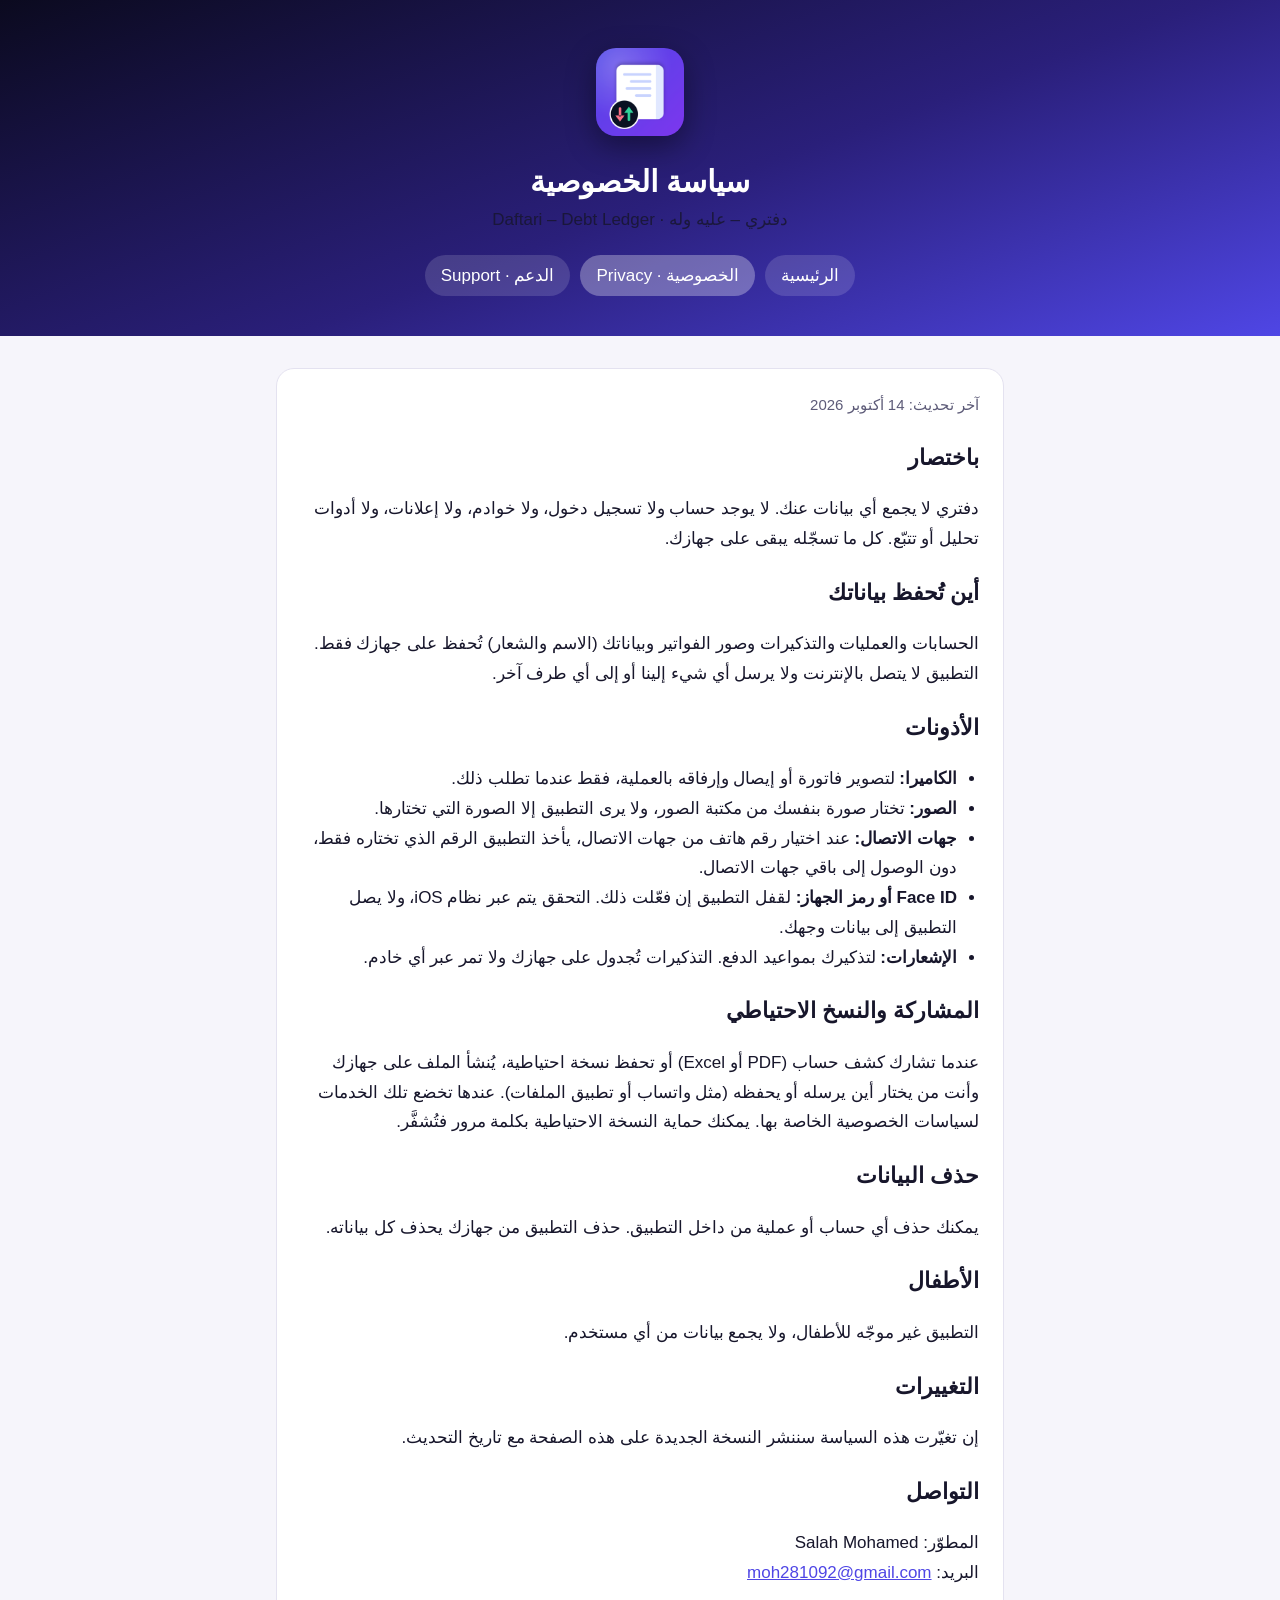
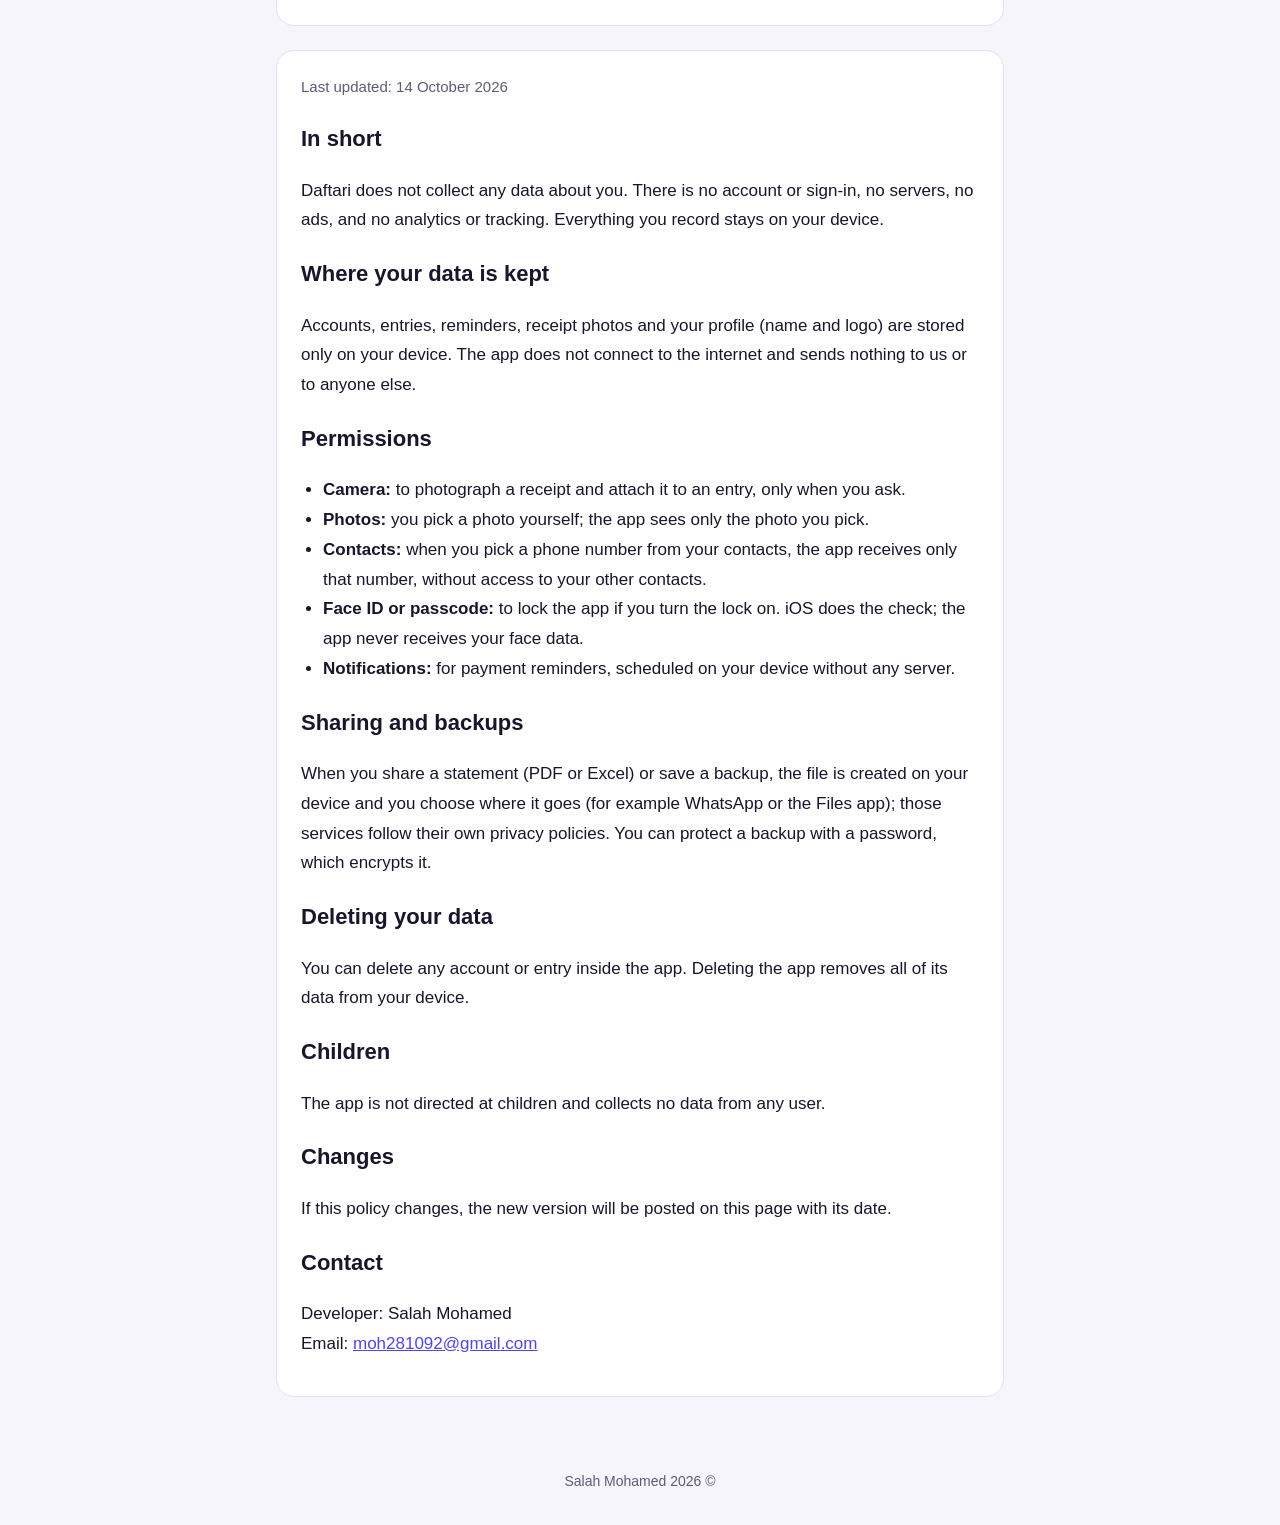
==== privacy.html @ 5b3d13df "Daftari: privacy policy and support pages Co-Authored-By: Claude Opus 5.5 <noreply@anthropic.com>" ====
<!doctype html>
<html lang="ar" dir="rtl">
<head>
<meta charset="utf-8">
<meta name="viewport" content="width=device-width, initial-scale=1">
<title>سياسة الخصوصية — دفتري</title>
<link rel="icon" href="icon.png">
<link rel="stylesheet" href="style.css">
</head>
<body>
<header>
  <img src="icon.png" alt="">
  <h1>سياسة الخصوصية</h1>
  <p>دفتري – عليه وله · Daftari – Debt Ledger</p>
  <nav>
    <a href="./">الرئيسية</a>
    <a href="privacy.html" aria-current="page">الخصوصية · Privacy</a>
    <a href="support.html">الدعم · Support</a>
  </nav>
</header>
<main>
  <section>
    <p class="muted">آخر تحديث: 14 أكتوبر 2026</p>
    <h2>باختصار</h2>
    <p>دفتري لا يجمع أي بيانات عنك. لا يوجد حساب ولا تسجيل دخول، ولا خوادم، ولا إعلانات، ولا أدوات تحليل أو تتبّع. كل ما تسجّله يبقى على جهازك.</p>

    <h2>أين تُحفظ بياناتك</h2>
    <p>الحسابات والعمليات والتذكيرات وصور الفواتير وبياناتك (الاسم والشعار) تُحفظ على جهازك فقط. التطبيق لا يتصل بالإنترنت ولا يرسل أي شيء إلينا أو إلى أي طرف آخر.</p>

    <h2>الأذونات</h2>
    <ul>
      <li><strong>الكاميرا:</strong> لتصوير فاتورة أو إيصال وإرفاقه بالعملية، فقط عندما تطلب ذلك.</li>
      <li><strong>الصور:</strong> تختار صورة بنفسك من مكتبة الصور، ولا يرى التطبيق إلا الصورة التي تختارها.</li>
      <li><strong>جهات الاتصال:</strong> عند اختيار رقم هاتف من جهات الاتصال، يأخذ التطبيق الرقم الذي تختاره فقط، دون الوصول إلى باقي جهات الاتصال.</li>
      <li><strong>Face ID أو رمز الجهاز:</strong> لقفل التطبيق إن فعّلت ذلك. التحقق يتم عبر نظام iOS، ولا يصل التطبيق إلى بيانات وجهك.</li>
      <li><strong>الإشعارات:</strong> لتذكيرك بمواعيد الدفع. التذكيرات تُجدول على جهازك ولا تمر عبر أي خادم.</li>
    </ul>

    <h2>المشاركة والنسخ الاحتياطي</h2>
    <p>عندما تشارك كشف حساب (PDF أو Excel) أو تحفظ نسخة احتياطية، يُنشأ الملف على جهازك وأنت من يختار أين يرسله أو يحفظه (مثل واتساب أو تطبيق الملفات). عندها تخضع تلك الخدمات لسياسات الخصوصية الخاصة بها. يمكنك حماية النسخة الاحتياطية بكلمة مرور فتُشفَّر.</p>

    <h2>حذف البيانات</h2>
    <p>يمكنك حذف أي حساب أو عملية من داخل التطبيق. حذف التطبيق من جهازك يحذف كل بياناته.</p>

    <h2>الأطفال</h2>
    <p>التطبيق غير موجّه للأطفال، ولا يجمع بيانات من أي مستخدم.</p>

    <h2>التغييرات</h2>
    <p>إن تغيّرت هذه السياسة سننشر النسخة الجديدة على هذه الصفحة مع تاريخ التحديث.</p>

    <h2>التواصل</h2>
    <p>المطوّر: Salah Mohamed<br>البريد: <a href="mailto:moh281092@gmail.com">moh281092@gmail.com</a></p>
  </section>

  <section dir="ltr" lang="en">
    <p class="muted">Last updated: 14 October 2026</p>
    <h2>In short</h2>
    <p>Daftari does not collect any data about you. There is no account or sign-in, no servers, no ads, and no analytics or tracking. Everything you record stays on your device.</p>

    <h2>Where your data is kept</h2>
    <p>Accounts, entries, reminders, receipt photos and your profile (name and logo) are stored only on your device. The app does not connect to the internet and sends nothing to us or to anyone else.</p>

    <h2>Permissions</h2>
    <ul>
      <li><strong>Camera:</strong> to photograph a receipt and attach it to an entry, only when you ask.</li>
      <li><strong>Photos:</strong> you pick a photo yourself; the app sees only the photo you pick.</li>
      <li><strong>Contacts:</strong> when you pick a phone number from your contacts, the app receives only that number, without access to your other contacts.</li>
      <li><strong>Face ID or passcode:</strong> to lock the app if you turn the lock on. iOS does the check; the app never receives your face data.</li>
      <li><strong>Notifications:</strong> for payment reminders, scheduled on your device without any server.</li>
    </ul>

    <h2>Sharing and backups</h2>
    <p>When you share a statement (PDF or Excel) or save a backup, the file is created on your device and you choose where it goes (for example WhatsApp or the Files app); those services follow their own privacy policies. You can protect a backup with a password, which encrypts it.</p>

    <h2>Deleting your data</h2>
    <p>You can delete any account or entry inside the app. Deleting the app removes all of its data from your device.</p>

    <h2>Children</h2>
    <p>The app is not directed at children and collects no data from any user.</p>

    <h2>Changes</h2>
    <p>If this policy changes, the new version will be posted on this page with its date.</p>

    <h2>Contact</h2>
    <p>Developer: Salah Mohamed<br>Email: <a href="mailto:moh281092@gmail.com">moh281092@gmail.com</a></p>
  </section>
</main>
<footer>© 2026 Salah Mohamed</footer>
</body>
</html>
---- style.css ----
:root {
  --bg: #f6f5fb;
  --card: #ffffff;
  --text: #17162b;
  --muted: #5d5b78;
  --line: #e4e2f0;
  --accent: #4f46e5;
  --hero-from: #0b0a1f;
  --hero-to: #4f46e5;
}
@media (prefers-color-scheme: dark) {
  :root {
    --bg: #0b0a14;
    --card: #15142a;
    --text: #ecebf7;
    --muted: #a3a1c2;
    --line: #2a2846;
    --accent: #a5a0ff;
  }
}
* { box-sizing: border-box; }
body {
  margin: 0;
  background: var(--bg);
  color: var(--text);
  font: 17px/1.75 -apple-system, BlinkMacSystemFont, "SF Arabic", "Segoe UI", Tahoma, sans-serif;
}
header {
  background: linear-gradient(160deg, var(--hero-from), #2a1f7a 55%, var(--hero-to));
  color: #fff;
  text-align: center;
  padding: 48px 16px 40px;
}
header img { width: 88px; height: 88px; border-radius: 20px; box-shadow: 0 10px 30px rgba(0, 0, 0, .4); }
header h1 { margin: 16px 0 4px; font-size: 30px; line-height: 1.3; }
header p { margin: 0; opacity: .8; }
nav { margin-top: 20px; display: flex; gap: 10px; justify-content: center; flex-wrap: wrap; }
nav a {
  color: #fff; text-decoration: none; padding: 6px 16px; border-radius: 999px;
  background: rgba(255, 255, 255, .14);
}
nav a[aria-current] { background: rgba(255, 255, 255, .3); }
main { max-width: 760px; margin: 0 auto; padding: 32px 16px 48px; }
section {
  background: var(--card);
  border: 1px solid var(--line);
  border-radius: 18px;
  padding: 8px 24px 20px;
  margin-bottom: 24px;
}
h2 { font-size: 22px; margin: 20px 0 8px; }
h3 { font-size: 18px; margin: 20px 0 4px; }
p, li { color: var(--text); }
.muted { color: var(--muted); font-size: 15px; }
a { color: var(--accent); }
ul { padding-inline-start: 22px; }
.contact {
  display: inline-block; margin: 4px 0 8px; padding: 10px 20px; border-radius: 12px;
  background: var(--accent); color: #fff; text-decoration: none; font-weight: 600;
}
@media (prefers-color-scheme: dark) { .contact { color: #0b0a14; } }
footer { text-align: center; color: var(--muted); font-size: 14px; padding: 0 16px 32px; }
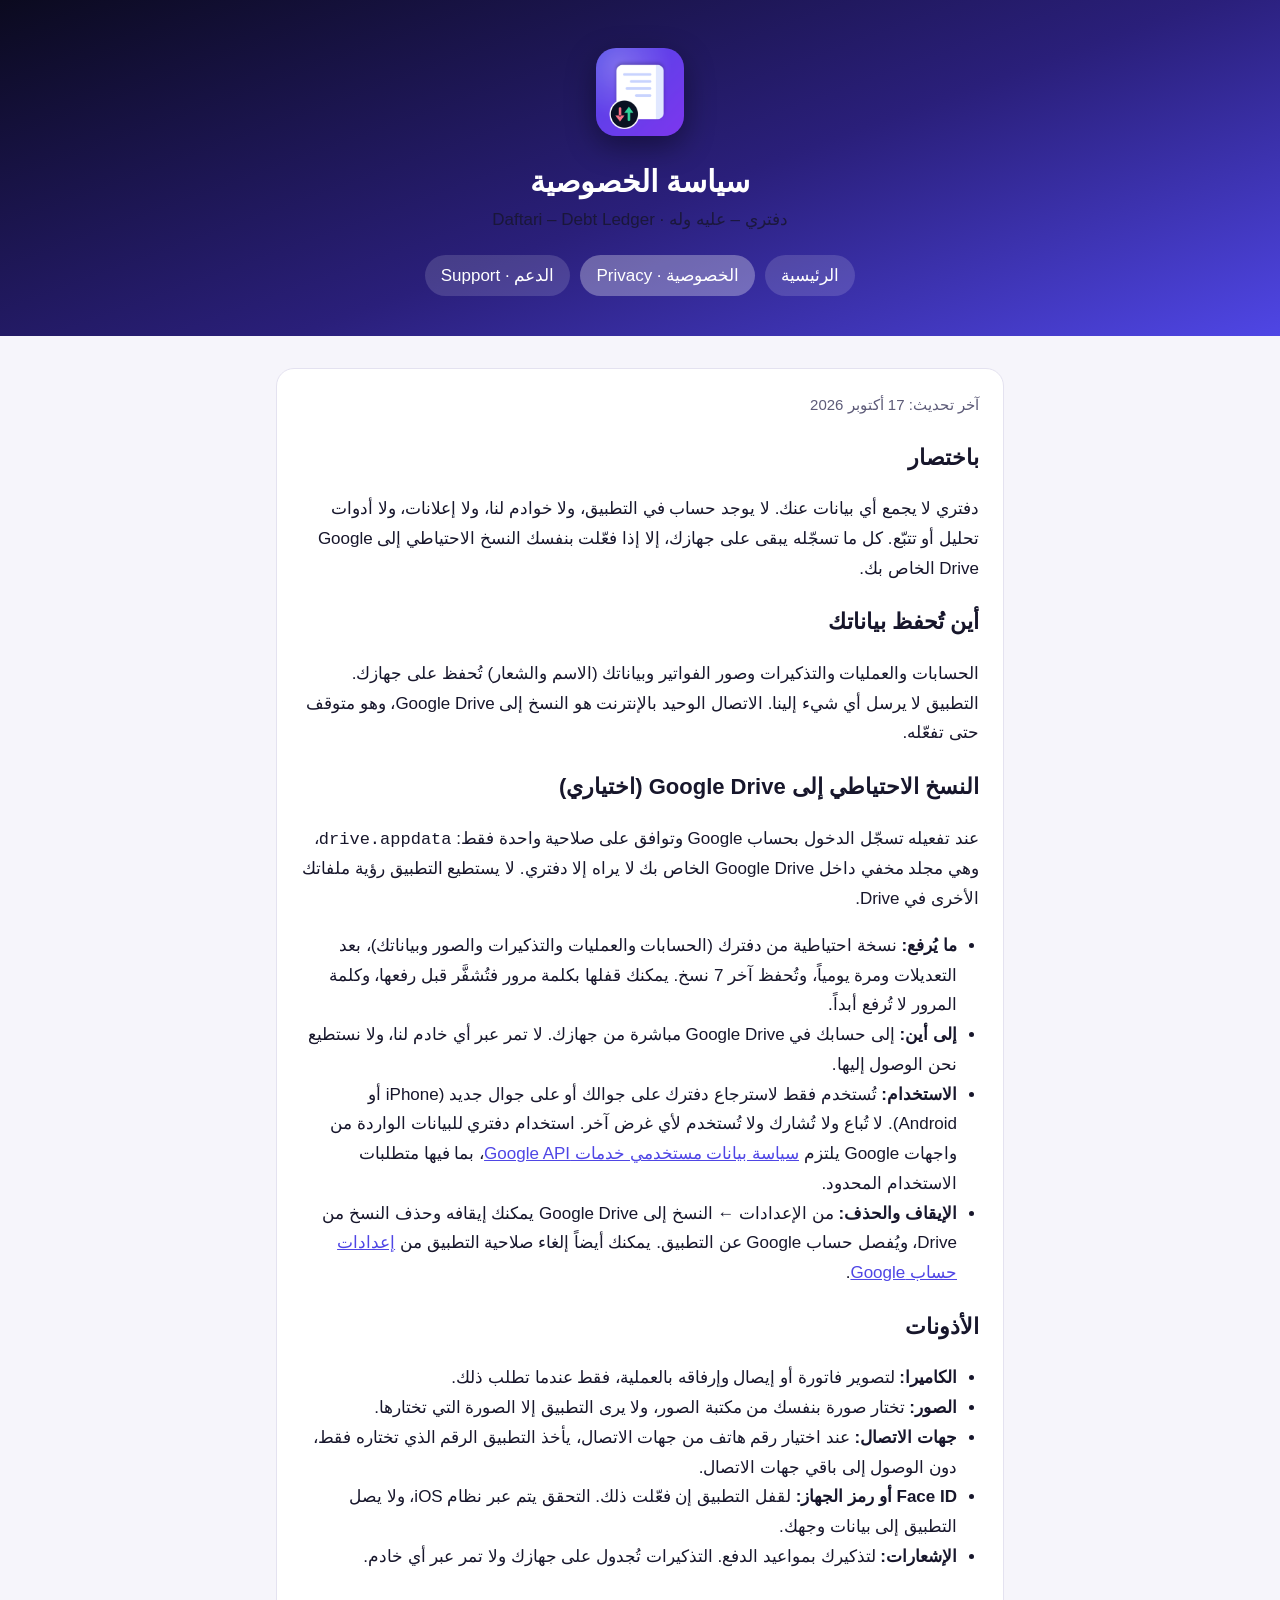
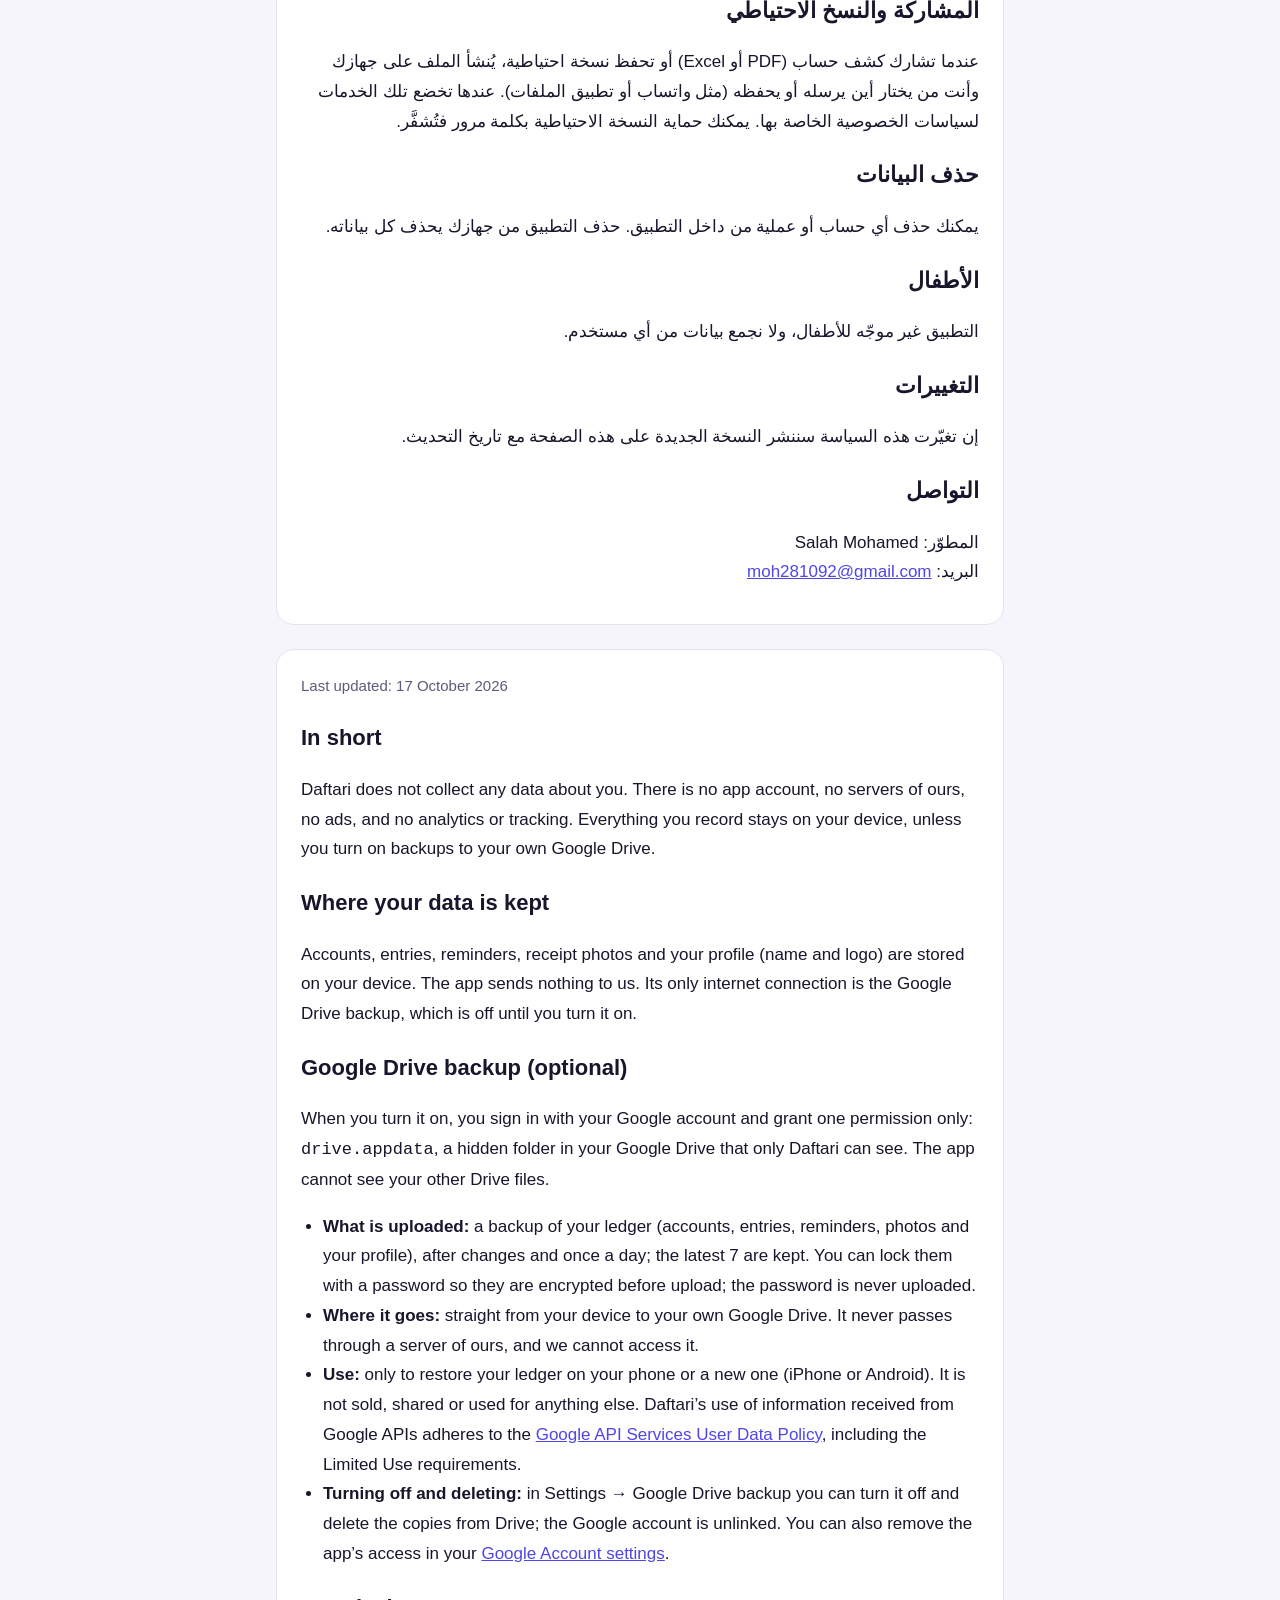
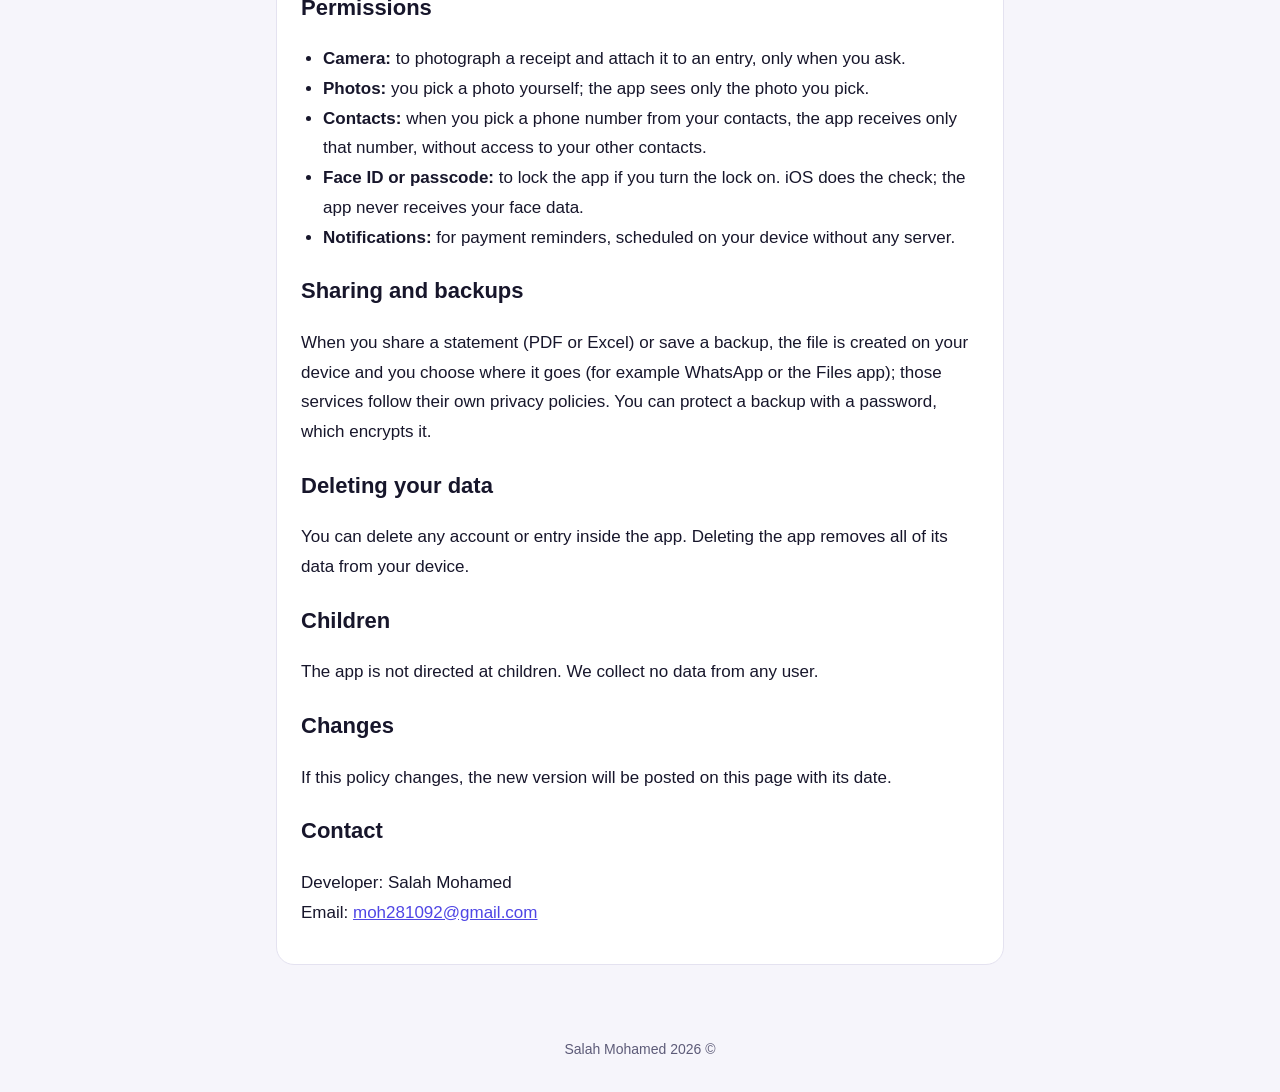
==== commit 6c20d213: "Privacy policy: the opt-in Google Drive backup" ====
--- a/privacy.html
+++ b/privacy.html
@@ -20,12 +20,21 @@
 </header>
 <main>
   <section>
-    <p class="muted">آخر تحديث: 14 أكتوبر 2026</p>
+    <p class="muted">آخر تحديث: 17 أكتوبر 2026</p>
     <h2>باختصار</h2>
-    <p>دفتري لا يجمع أي بيانات عنك. لا يوجد حساب ولا تسجيل دخول، ولا خوادم، ولا إعلانات، ولا أدوات تحليل أو تتبّع. كل ما تسجّله يبقى على جهازك.</p>
+    <p>دفتري لا يجمع أي بيانات عنك. لا يوجد حساب في التطبيق، ولا خوادم لنا، ولا إعلانات، ولا أدوات تحليل أو تتبّع. كل ما تسجّله يبقى على جهازك، إلا إذا فعّلت بنفسك النسخ الاحتياطي إلى Google Drive الخاص بك.</p>
 
     <h2>أين تُحفظ بياناتك</h2>
-    <p>الحسابات والعمليات والتذكيرات وصور الفواتير وبياناتك (الاسم والشعار) تُحفظ على جهازك فقط. التطبيق لا يتصل بالإنترنت ولا يرسل أي شيء إلينا أو إلى أي طرف آخر.</p>
+    <p>الحسابات والعمليات والتذكيرات وصور الفواتير وبياناتك (الاسم والشعار) تُحفظ على جهازك. التطبيق لا يرسل أي شيء إلينا. الاتصال الوحيد بالإنترنت هو النسخ إلى Google Drive، وهو متوقف حتى تفعّله.</p>
+
+    <h2>النسخ الاحتياطي إلى Google Drive (اختياري)</h2>
+    <p>عند تفعيله تسجّل الدخول بحساب Google وتوافق على صلاحية واحدة فقط: <code>drive.appdata</code>، وهي مجلد مخفي داخل Google Drive الخاص بك لا يراه إلا دفتري. لا يستطيع التطبيق رؤية ملفاتك الأخرى في Drive.</p>
+    <ul>
+      <li><strong>ما يُرفع:</strong> نسخة احتياطية من دفترك (الحسابات والعمليات والتذكيرات والصور وبياناتك)، بعد التعديلات ومرة يومياً، وتُحفظ آخر 7 نسخ. يمكنك قفلها بكلمة مرور فتُشفَّر قبل رفعها، وكلمة المرور لا تُرفع أبداً.</li>
+      <li><strong>إلى أين:</strong> إلى حسابك في Google Drive مباشرة من جهازك. لا تمر عبر أي خادم لنا، ولا نستطيع نحن الوصول إليها.</li>
+      <li><strong>الاستخدام:</strong> تُستخدم فقط لاسترجاع دفترك على جوالك أو على جوال جديد (iPhone أو Android). لا تُباع ولا تُشارك ولا تُستخدم لأي غرض آخر. استخدام دفتري للبيانات الواردة من واجهات Google يلتزم <a href="https://developers.google.com/terms/api-services-user-data-policy">سياسة بيانات مستخدمي خدمات Google API</a>، بما فيها متطلبات الاستخدام المحدود.</li>
+      <li><strong>الإيقاف والحذف:</strong> من الإعدادات ← النسخ إلى Google Drive يمكنك إيقافه وحذف النسخ من Drive، ويُفصل حساب Google عن التطبيق. يمكنك أيضاً إلغاء صلاحية التطبيق من <a href="https://myaccount.google.com/permissions">إعدادات حساب Google</a>.</li>
+    </ul>
 
     <h2>الأذونات</h2>
     <ul>
@@ -43,7 +52,7 @@
     <p>يمكنك حذف أي حساب أو عملية من داخل التطبيق. حذف التطبيق من جهازك يحذف كل بياناته.</p>
 
     <h2>الأطفال</h2>
-    <p>التطبيق غير موجّه للأطفال، ولا يجمع بيانات من أي مستخدم.</p>
+    <p>التطبيق غير موجّه للأطفال، ولا نجمع بيانات من أي مستخدم.</p>
 
     <h2>التغييرات</h2>
     <p>إن تغيّرت هذه السياسة سننشر النسخة الجديدة على هذه الصفحة مع تاريخ التحديث.</p>
@@ -53,12 +62,21 @@
   </section>
 
   <section dir="ltr" lang="en">
-    <p class="muted">Last updated: 14 October 2026</p>
+    <p class="muted">Last updated: 17 October 2026</p>
     <h2>In short</h2>
-    <p>Daftari does not collect any data about you. There is no account or sign-in, no servers, no ads, and no analytics or tracking. Everything you record stays on your device.</p>
+    <p>Daftari does not collect any data about you. There is no app account, no servers of ours, no ads, and no analytics or tracking. Everything you record stays on your device, unless you turn on backups to your own Google Drive.</p>
 
     <h2>Where your data is kept</h2>
-    <p>Accounts, entries, reminders, receipt photos and your profile (name and logo) are stored only on your device. The app does not connect to the internet and sends nothing to us or to anyone else.</p>
+    <p>Accounts, entries, reminders, receipt photos and your profile (name and logo) are stored on your device. The app sends nothing to us. Its only internet connection is the Google Drive backup, which is off until you turn it on.</p>
+
+    <h2>Google Drive backup (optional)</h2>
+    <p>When you turn it on, you sign in with your Google account and grant one permission only: <code>drive.appdata</code>, a hidden folder in your Google Drive that only Daftari can see. The app cannot see your other Drive files.</p>
+    <ul>
+      <li><strong>What is uploaded:</strong> a backup of your ledger (accounts, entries, reminders, photos and your profile), after changes and once a day; the latest 7 are kept. You can lock them with a password so they are encrypted before upload; the password is never uploaded.</li>
+      <li><strong>Where it goes:</strong> straight from your device to your own Google Drive. It never passes through a server of ours, and we cannot access it.</li>
+      <li><strong>Use:</strong> only to restore your ledger on your phone or a new one (iPhone or Android). It is not sold, shared or used for anything else. Daftari’s use of information received from Google APIs adheres to the <a href="https://developers.google.com/terms/api-services-user-data-policy">Google API Services User Data Policy</a>, including the Limited Use requirements.</li>
+      <li><strong>Turning off and deleting:</strong> in Settings → Google Drive backup you can turn it off and delete the copies from Drive; the Google account is unlinked. You can also remove the app’s access in your <a href="https://myaccount.google.com/permissions">Google Account settings</a>.</li>
+    </ul>
 
     <h2>Permissions</h2>
     <ul>
@@ -76,7 +94,7 @@
     <p>You can delete any account or entry inside the app. Deleting the app removes all of its data from your device.</p>
 
     <h2>Children</h2>
-    <p>The app is not directed at children and collects no data from any user.</p>
+    <p>The app is not directed at children. We collect no data from any user.</p>
 
     <h2>Changes</h2>
     <p>If this policy changes, the new version will be posted on this page with its date.</p>
